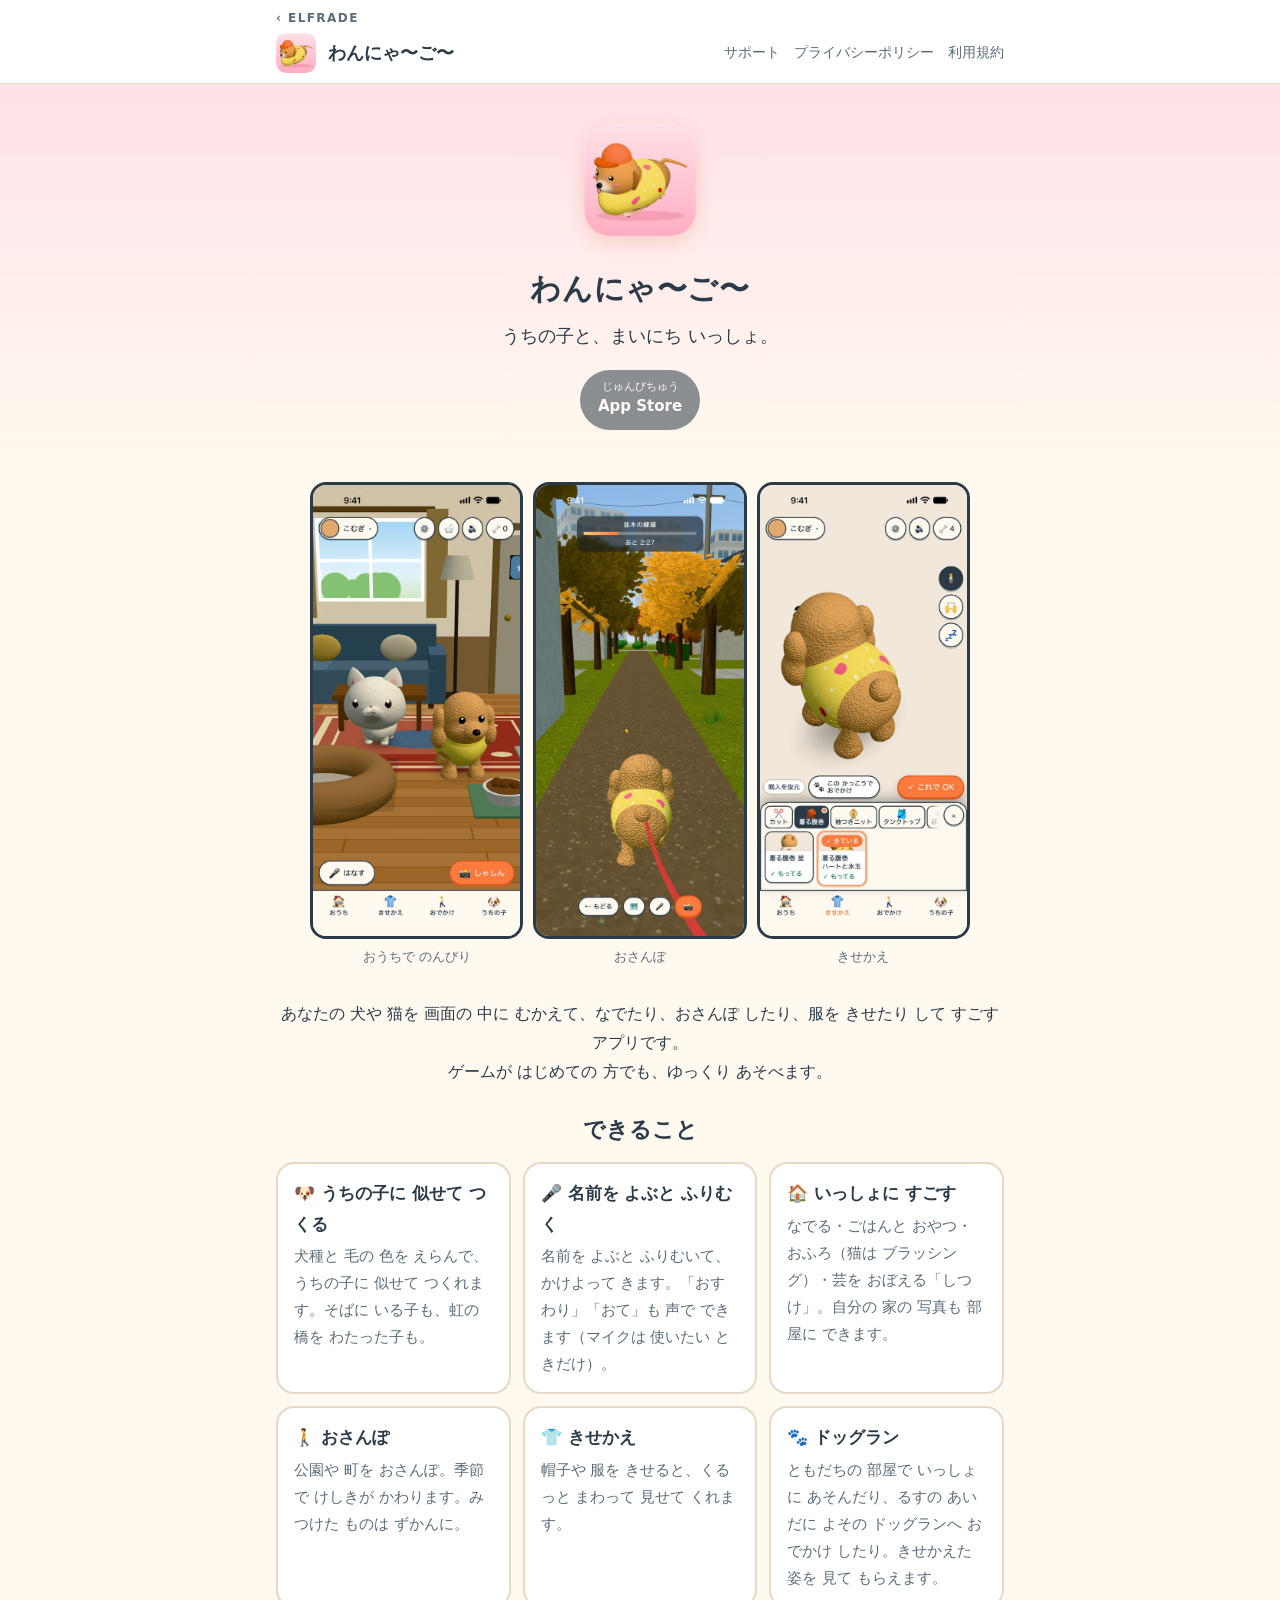
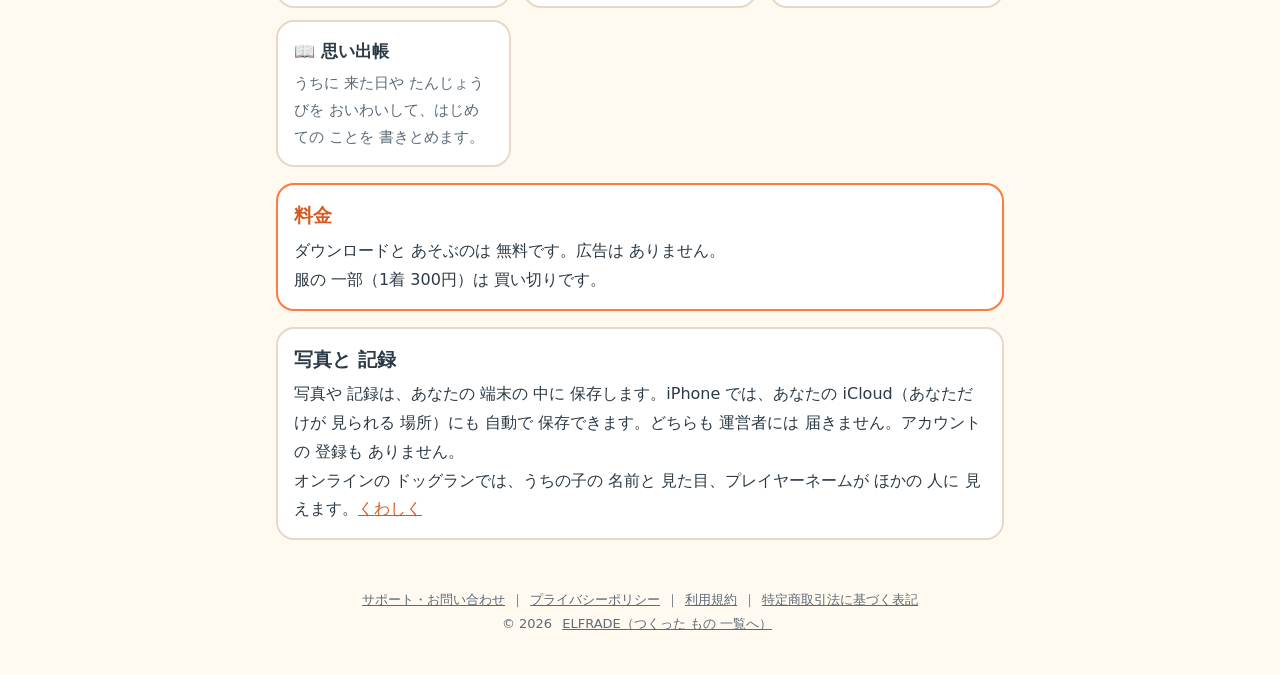
==== wannyago/index.html @ 86a86d0a "ELFRADE のページ（頭の頁・わんにゃ〜ご〜）" ====
<!doctype html>
<html lang="ja">
<head>
<meta charset="utf-8">
<meta name="viewport" content="width=device-width, initial-scale=1">
<title>わんにゃ〜ご〜 — うちの子と、まいにち いっしょ</title>
<meta name="description" content="あなたの 犬や 猫を 画面の 中に むかえて、なでたり、おさんぽ したり、服を きせたり して すごす アプリです。">
<link rel="icon" href="img/icon-256.png">
<link rel="stylesheet" href="style.css">
</head>
<body>

<header class="site"><div class="wrap">
  <a class="brand" href="../">‹ ELFRADE</a>
  <img src="img/icon-256.png" alt="">
  <a class="name" href="index.html">わんにゃ〜ご〜</a>
  <nav class="site">
    <a href="support.html">サポート</a>
    <a href="privacy.html">プライバシーポリシー</a>
    <a href="terms.html">利用規約</a>
  </nav>
</div></header>

<div class="hero"><div class="wrap">
  <img class="icon" src="img/icon-256.png" alt="アプリの アイコン（帽子と 腹巻の ダックス）">
  <h1>わんにゃ〜ご〜</h1>
  <p class="lead">うちの子と、まいにち いっしょ。</p>
  <div class="badges">
    <span class="badge" aria-disabled="true"><small>じゅんびちゅう</small>App Store</span>
  </div>
</div></div>

<div class="wrap">
  <div class="shots">
    <figure><img src="img/shot-home.jpg" alt="おうちで すごす 画面"><figcaption>おうちで のんびり</figcaption></figure>
    <figure><img src="img/shot-walk.jpg" alt="並木道を さんぽする 犬"><figcaption>おさんぽ</figcaption></figure>
    <figure><img src="img/shot-closet.jpg" alt="きせかえの 画面"><figcaption>きせかえ</figcaption></figure>
  </div>

  <section class="feat">
    <p style="text-align:center">あなたの 犬や 猫を 画面の 中に むかえて、なでたり、おさんぽ したり、服を きせたり して すごす アプリです。<br>ゲームが はじめての 方でも、ゆっくり あそべます。</p>

    <h2>できること</h2>
    <div class="cards">
      <div class="card"><h3>🐶 うちの子に 似せて つくる</h3><p>犬種と 毛の 色を えらんで、うちの子に 似せて つくれます。そばに いる子も、虹の橋を わたった子も。</p></div>
      <div class="card"><h3>🎤 名前を よぶと ふりむく</h3><p>名前を よぶと ふりむいて、かけよって きます。「おすわり」「おて」も 声で できます（マイクは 使いたい ときだけ）。</p></div>
      <div class="card"><h3>🏠 いっしょに すごす</h3><p>なでる・ごはんと おやつ・おふろ（猫は ブラッシング）・芸を おぼえる「しつけ」。自分の 家の 写真も 部屋に できます。</p></div>
      <div class="card"><h3>🚶 おさんぽ</h3><p>公園や 町を おさんぽ。季節で けしきが かわります。みつけた ものは ずかんに。</p></div>
      <div class="card"><h3>👕 きせかえ</h3><p>帽子や 服を きせると、くるっと まわって 見せて くれます。</p></div>
      <div class="card"><h3>🐾 ドッグラン</h3><p>ともだちの 部屋で いっしょに あそんだり、るすの あいだに よその ドッグランへ おでかけ したり。きせかえた 姿を 見て もらえます。</p></div>
      <div class="card"><h3>📖 思い出帳</h3><p>うちに 来た日や たんじょうびを おいわいして、はじめての ことを 書きとめます。</p></div>
    </div>

    <div class="price">
      <h3>料金</h3>
      ダウンロードと あそぶのは 無料です。広告は ありません。<br>
      服の 一部（1着 300円）は 買い切りです。
    </div>
    <div class="price" style="border-color:var(--line)">
      <h3 style="color:var(--ink)">写真と 記録</h3>
      写真や 記録は、あなたの 端末の 中に 保存します。iPhone では、あなたの iCloud（あなただけが 見られる 場所）にも 自動で 保存できます。どちらも 運営者には 届きません。アカウントの 登録も ありません。<br>
      オンラインの ドッグランでは、うちの子の 名前と 見た目、プレイヤーネームが ほかの 人に 見えます。<a href="privacy.html">くわしく</a>
    </div>
  </section>
</div>

<footer class="site">
  <a href="support.html">サポート・お問い合わせ</a>｜<a href="privacy.html">プライバシーポリシー</a>｜<a href="terms.html">利用規約</a>｜<a href="tokushoho.html">特定商取引法に基づく表記</a><br>
  © 2026 <a href="../">ELFRADE（つくった もの 一覧へ）</a>
</footer>
</body>
</html>
---- wannyago/style.css ----
:root {
  --cream: #FFF9EF;
  --paper: #FFFFFF;
  --ink: #2B3A46;
  --sub: #5B6B78;
  --line: #E6D9C6;
  --accent: #FF7A3C;
  --accent-dark: #D45A1F;
  --pink1: #FFE1E8;
  --pink2: #FFADC1;
  --draft: #FFF3C4;
  --draft-line: #E0B300;
  color-scheme: light;
}
* { box-sizing: border-box; }
html { -webkit-text-size-adjust: 100%; }
body {
  margin: 0;
  background: var(--cream);
  color: var(--ink);
  font-family: system-ui, -apple-system, "Hiragino Sans", "Hiragino Kaku Gothic ProN", "Noto Sans JP", "Yu Gothic UI", Meiryo, sans-serif;
  line-height: 1.8;
  font-size: 16px;
}
a { color: var(--accent-dark); }
.wrap { max-width: 760px; margin: 0 auto; padding: 0 16px; }

.draft { background: var(--draft); border-bottom: 2px solid var(--draft-line); font-size: 14px; line-height: 1.6; }
.draft .wrap { padding-top: 10px; padding-bottom: 10px; }
.draft b { color: #7A5A00; }

header.site { background: var(--paper); border-bottom: 1px solid var(--line); }
header.site .wrap { display: flex; align-items: center; flex-wrap: wrap; gap: 6px 12px; padding-top: 10px; padding-bottom: 10px; }
header.site img { width: 40px; height: 40px; border-radius: 10px; }
header.site .name { font-weight: 800; font-size: 18px; text-decoration: none; color: var(--ink); white-space: nowrap; }
nav.site { margin-left: auto; display: flex; gap: 4px 14px; flex-wrap: wrap; font-size: 14px; }
nav.site a { color: var(--sub); text-decoration: none; }
nav.site a[aria-current="page"] { color: var(--ink); font-weight: 700; }

.hero { background: linear-gradient(180deg, var(--pink1), var(--cream)); text-align: center; padding: 40px 0 28px; }
.hero img.icon { width: 112px; height: 112px; border-radius: 26px; box-shadow: 0 6px 18px rgba(212, 90, 31, .18); }
.hero h1 { font-size: 30px; margin: 16px 0 4px; letter-spacing: .02em; }
.hero p.lead { font-size: 18px; margin: 0 0 18px; }
.badges { display: flex; gap: 10px; justify-content: center; flex-wrap: wrap; }
.badge { display: inline-block; padding: 10px 18px; border-radius: 999px; background: var(--ink); color: #fff; font-weight: 700; font-size: 15px; text-decoration: none; opacity: .55; }
.badge small { display: block; font-weight: 400; font-size: 11px; line-height: 1.2; }

.shots { display: grid; grid-template-columns: repeat(3, minmax(0, 1fr)); gap: 10px; max-width: 660px; margin: 0 auto; padding: 24px 0 8px; }
.shots figure { margin: 0; min-width: 0; }
.shots img { width: 100%; border-radius: 16px; border: 3px solid var(--ink); background: #BFE3F2; display: block; }
.shots figcaption { text-align: center; font-size: 13px; color: var(--sub); margin-top: 6px; }

section.feat { padding: 8px 0 8px; }
.feat h2 { font-size: 22px; text-align: center; margin: 24px 0 12px; }
.cards { display: grid; grid-template-columns: repeat(auto-fit, minmax(220px, 1fr)); gap: 12px; }
.card { background: var(--paper); border: 2px solid var(--line); border-radius: 18px; padding: 14px 16px; }
.card h3 { margin: 0 0 4px; font-size: 17px; }
.card p { margin: 0; font-size: 15px; color: var(--sub); }
.price { background: var(--paper); border: 2px solid var(--accent); border-radius: 18px; padding: 14px 16px; margin: 16px 0; }
.price h3 { margin: 0 0 4px; color: var(--accent-dark); }

main.doc { background: var(--paper); border: 1px solid var(--line); border-radius: 18px; padding: 8px 20px 24px; margin: 20px auto; }
main.doc h1 { font-size: 24px; margin: 18px 0 4px; }
main.doc .updated { color: var(--sub); font-size: 14px; margin: 0 0 12px; }
main.doc h2 { font-size: 18px; margin: 28px 0 6px; padding-bottom: 4px; border-bottom: 2px solid var(--line); }
main.doc ul { padding-left: 1.3em; }
main.doc li { margin: 4px 0; }
.summary { background: var(--cream); border: 2px solid var(--pink2); border-radius: 14px; padding: 4px 16px 6px; margin: 14px 0 6px; }
.summary h2 { border: 0; margin: 10px 0 0; font-size: 17px; color: var(--accent-dark); }
.summary ul { margin: 6px 0; }
.ph { background: var(--draft); border: 1px dashed var(--draft-line); border-radius: 6px; padding: 0 4px; }
table.kv { width: 100%; border-collapse: collapse; font-size: 15px; table-layout: fixed; }
table.kv.wide th { width: 56%; font-weight: 400; }
table.kv th, table.kv td { border: 1px solid var(--line); padding: 8px 10px; text-align: left; vertical-align: top; }
table.kv th { background: var(--cream); width: 34%; font-weight: 700; }
details { background: var(--cream); border: 1px solid var(--line); border-radius: 12px; padding: 8px 14px; margin: 8px 0; }
details summary { font-weight: 700; cursor: pointer; }

footer.site { text-align: center; color: var(--sub); font-size: 13px; padding: 24px 0 40px; }
footer.site a { color: var(--sub); margin: 0 6px; white-space: nowrap; }
header.site .brand { flex-basis: 100%; font-size: 12px; font-weight: 700; letter-spacing: .12em; color: var(--sub); text-decoration: none; line-height: 1.4; }
table.kv th, table.kv td { overflow-wrap: anywhere; }
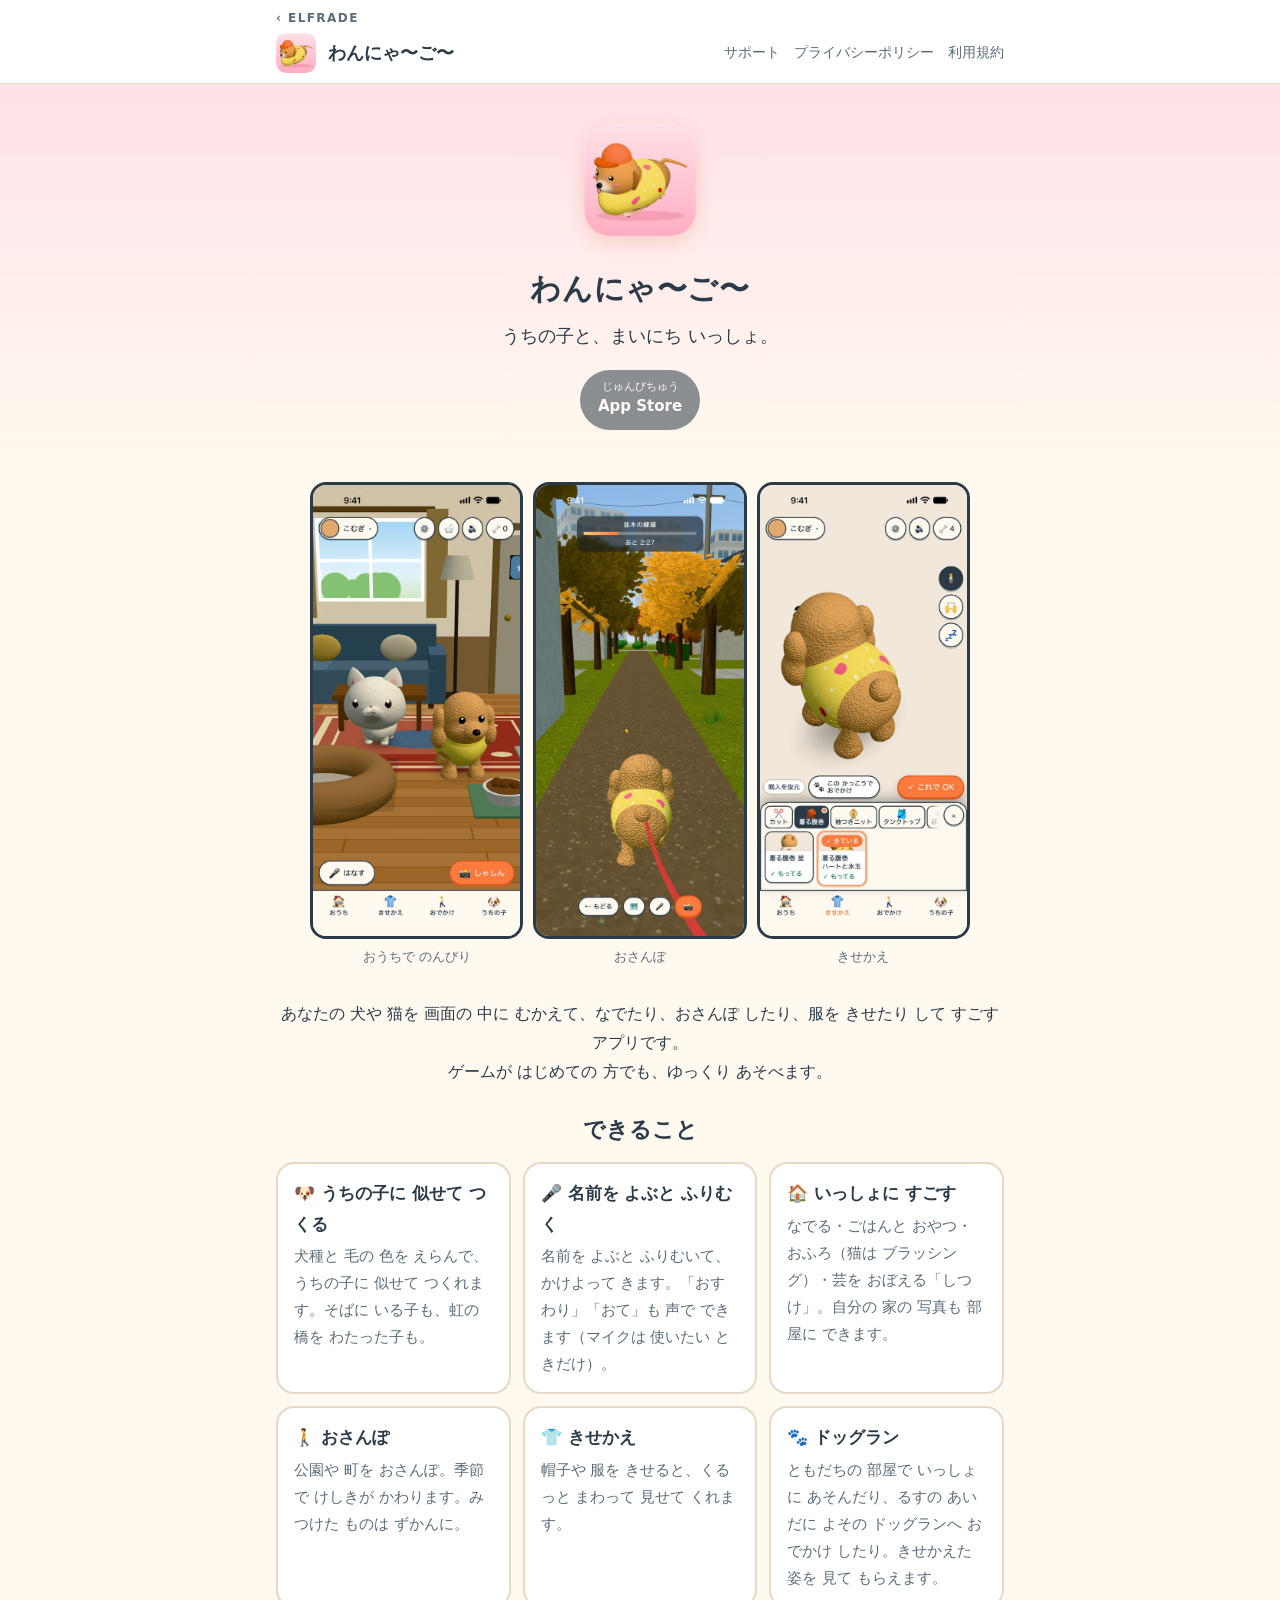
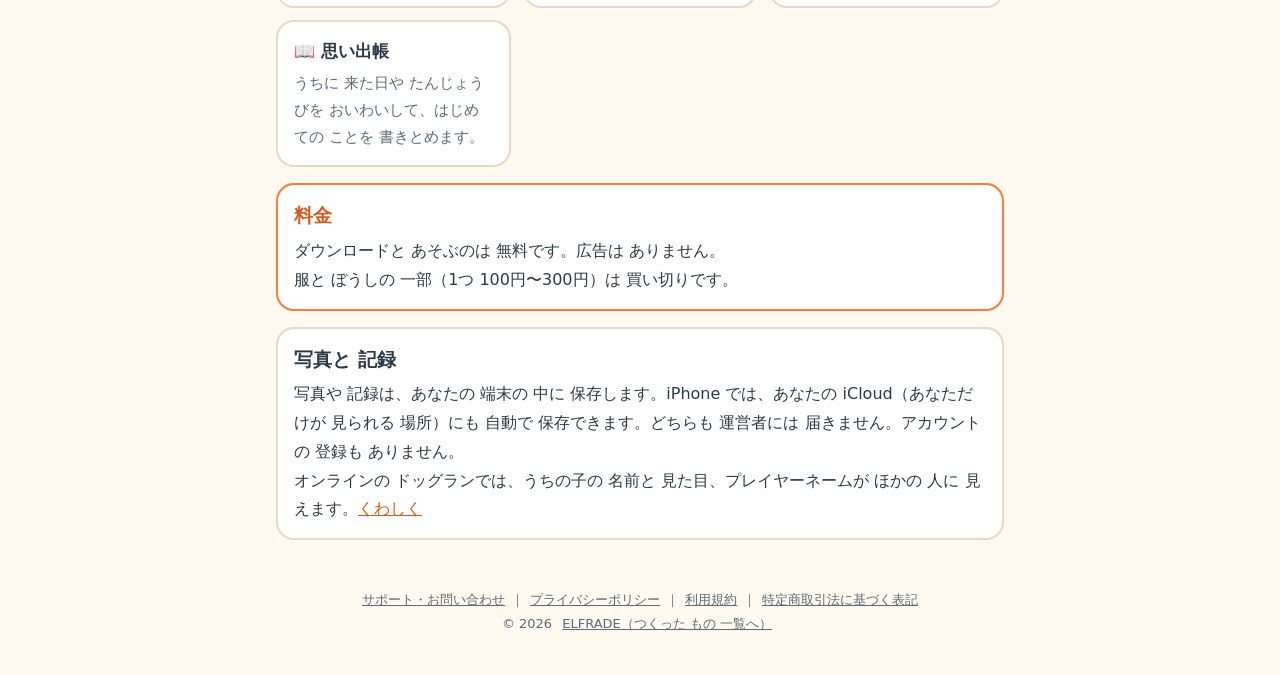
==== commit 59329dfd: "料金の 字を「1つ 100円〜300円」に" ====
--- a/wannyago/index.html
+++ b/wannyago/index.html
@@ -54,7 +54,7 @@
     <div class="price">
       <h3>料金</h3>
       ダウンロードと あそぶのは 無料です。広告は ありません。<br>
-      服の 一部（1着 300円）は 買い切りです。
+      服と ぼうしの 一部（1つ 100円〜300円）は 買い切りです。
     </div>
     <div class="price" style="border-color:var(--line)">
       <h3 style="color:var(--ink)">写真と 記録</h3>
